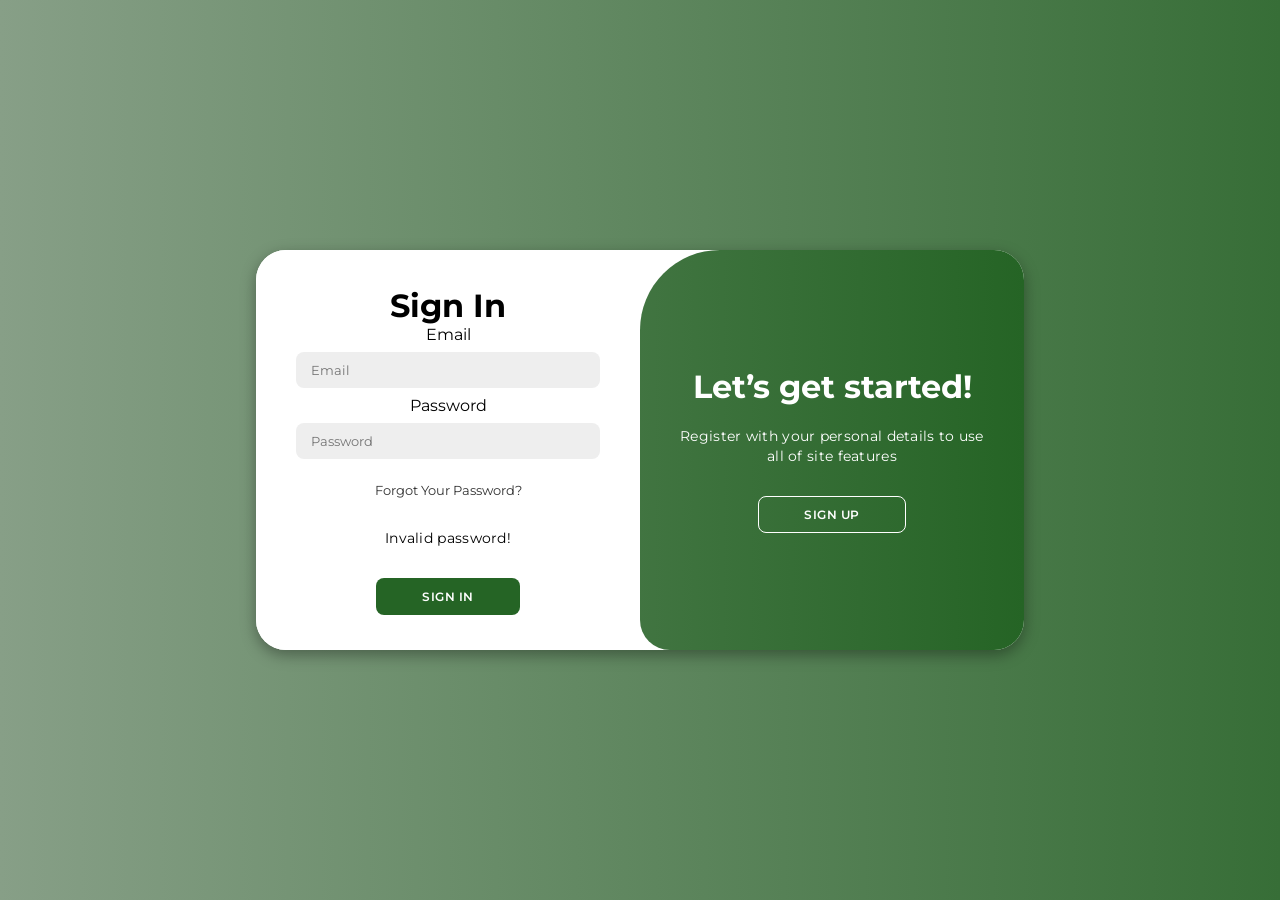
==== family-budgeting/login.html @ 5e1f36bd "Add files via upload" ====
<!DOCTYPE html>
<html lang="en">
<head>
    <meta charset="UTF-8">
    <meta name="viewport" content="width=device-width, initial-scale=1.0">
    <link rel="stylesheet" href="https://cdnjs.cloudflare.com/ajax/libs/font-awesome/6.4.2/css/all.min.css">
    <link rel="stylesheet" href="login.css">
    <title>Login Page</title>
    <style>
       
    </style>
</head>
<body>
    <div class="container" id="container">
        <div class="form-container sign-up">
            <form action="process.php" method="POST">
                <h1>Create Account</h1>
                <label for="name">Name</label>
                <input type="text" id="name" name="name" placeholder="Name" required>
                
                <label for="email-signup">Email</label>
                <input type="email" id="email-signup" name="email" placeholder="Email" required>
                
                <label for="password-signup">Password</label>
                <input type="password" id="password-signup" name="password" placeholder="Password" required>
                
                <button type="submit">Sign Up</button>
                <p class="error-message" id="signup-error">Password is not strong enough!</p>
            </form>
        </div>
        <div class="form-container sign-in">
            <form action="process.php" method="POST">
                <h1>Sign In</h1>
                <label for="email-signin">Email</label>
                <input type="email" id="email-signin" name="email" placeholder="Email" required>
                
                <label for="password-signin">Password</label>
                <input type="password" id="password-signin" name="password" placeholder="Password" required>
                
                <a href="#">Forgot Your Password?</a>
                <p class="error-message" id="signin-error">Invalid password!</p>
                <button type="submit">Sign In</button>
            </form>
        </div>
        <div class="toggle-container">
            <div class="toggle">
                <div class="toggle-panel toggle-left">
                    <h1>Welcome Back!</h1>
                    <p>Enter your personal details to use all of site features</p>
                    <button class="hidden" id="login">Sign In</button>
                </div>
                <div class="toggle-panel toggle-right">
                    <h1>Let’s get started!</h1>
                    <p>Register with your personal details to use all of site features</p>
                    <button class="hidden" id="register">Sign Up</button>
                </div>
            </div>
        </div>
    </div>

    <script>
        const container = document.getElementById('container');
        const registerBtn = document.getElementById('register');
        const loginBtn = document.getElementById('login');

        registerBtn.addEventListener('click', () => {
            container.classList.add("active");
        });

        loginBtn.addEventListener('click', () => {
            container.classList.remove("active");
        });
    </script>
</body>
</html>
---- family-budgeting/login.css ----
@import url('https://fonts.googleapis.com/css2?family=Montserrat:wght@300;400;500;600;700&display=swap');

*{
    margin: 0;
    padding: 0;
    box-sizing: border-box;
    font-family: 'Montserrat', sans-serif;
}

body{
    background-color: #879f87;
    background: linear-gradient(to right, #879f87, #376e37);
    display: flex;
    align-items: center;
    justify-content: center;
    flex-direction: column;
    height: 100vh;
}

.container{
    background-color: #fff;
    border-radius: 30px;
    box-shadow: 0 5px 15px rgba(0, 0, 0, 0.35);
    position: relative;
    overflow: hidden;
    width: 768px;
    max-width: 100%;
    min-height: 400px;/*Maybe change it later*/
}

.container p{
    font-size: 14px;
    line-height: 20px;
    letter-spacing: 0.3px;
    margin: 20px 0;
}

.container span{
    font-size: 12px;
}

.container a{
    color: #333;
    font-size: 13px;
    text-decoration: none;
    margin: 15px 0 10px;
}

.container button{
    background-color: #256425;
    color: #fff;
    font-size: 12px;
    padding: 10px 45px;
    border: 1px solid transparent;
    border-radius: 8px;
    font-weight: 600;
    letter-spacing: 0.5px;
    text-transform: uppercase;
    margin-top: 10px;
    cursor: pointer;
}

.container button.hidden{
    background-color: transparent;
    border-color: #fff;
}

.container form{
    background-color: #fff;
    display: flex;
    align-items: center;
    justify-content: center;
    flex-direction: column;
    padding: 0 40px;
    height: 100%;
}

.container input{
    background-color: #eee;
    border: none;
    margin: 8px 0;
    padding: 10px 15px;
    font-size: 13px;
    border-radius: 8px;
    width: 100%;
    outline: none;
}

.form-container{
    position: absolute;
    top: 0;
    height: 100%;
    transition: all 0.6s ease-in-out;
}

.sign-in{
    left: 0;
    width: 50%;
    z-index: 2;
}

.container.active .sign-in{
    transform: translateX(100%);
}

.sign-up{
    left: 0;
    width: 50%;
    opacity: 0;
    z-index: 1;
}

.container.active .sign-up{
    transform: translateX(100%);
    opacity: 1;
    z-index: 5;
    animation: move 0.6s;
}

@keyframes move{
    0%, 49.99%{
        opacity: 0;
        z-index: 1;
    }
    50%, 100%{
        opacity: 1;
        z-index: 5;
    }
}


.toggle-container{
    position: absolute;
    top: 0;
    left: 50%;
    width: 50%;
    height: 100%;
    overflow: hidden;
    transition: all 0.6s ease-in-out;
    border-radius: 80px 0 0 30px;
    z-index: 1000;
}

.container.active .toggle-container{
    transform: translateX(-100%);
    border-radius: 0 80px 30px 0;
}

.toggle{
    background-color: #386938;
    height: 100%;
    background: linear-gradient(to right, #5d855d, #256425);
    color: #fff;
    position: relative;
    left: -100%;
    height: 100%;
    width: 200%;
    transform: translateX(0);
    transition: all 0.6s ease-in-out;
}

.container.active .toggle{
    transform: translateX(50%);
}

.toggle-panel{
    position: absolute;
    width: 50%;
    height: 100%;
    display: flex;
    align-items: center;
    justify-content: center;
    flex-direction: column;
    padding: 0 30px;
    text-align: center;
    top: 0;
    transform: translateX(0);
    transition: all 0.6s ease-in-out;
}

.toggle-left{
    transform: translateX(-200%);
}

.container.active .toggle-left{
    transform: translateX(0);
}

.toggle-right{
    right: 0;
    transform: translateX(0);
}

.container.active .toggle-right{
    transform: translateX(200%);
}

.form-container h1{
    padding: 20p;
}
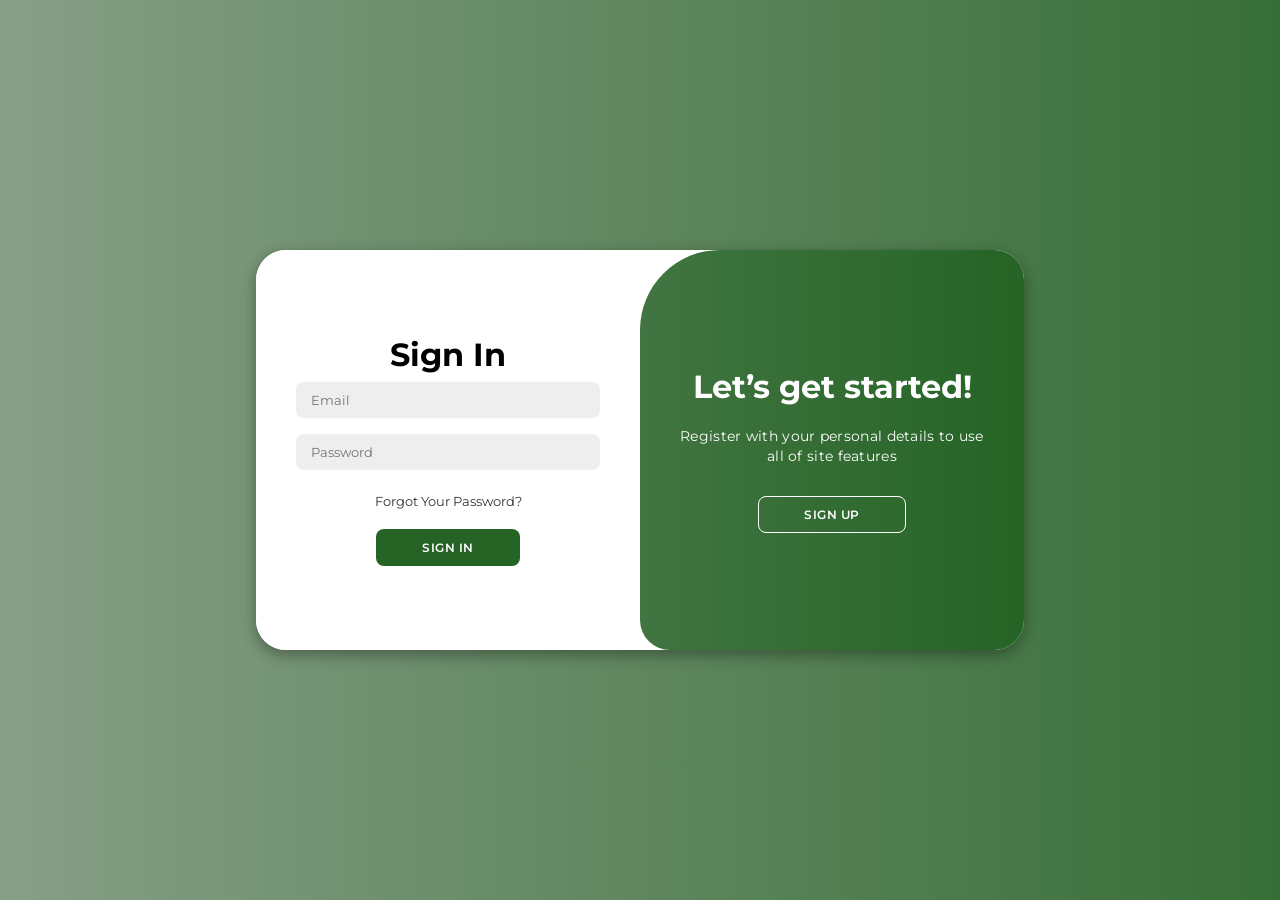
==== commit 52e9cfc4: "login.html" ====
--- a/family-budgeting/login.html
+++ b/family-budgeting/login.html
@@ -12,36 +12,37 @@
 </head>
 <body>
     <div class="container" id="container">
-        <div class="form-container sign-up">
-            <form action="process.php" method="POST">
-                <h1>Create Account</h1>
-                <label for="name">Name</label>
-                <input type="text" id="name" name="name" placeholder="Name" required>
-                
-                <label for="email-signup">Email</label>
-                <input type="email" id="email-signup" name="email" placeholder="Email" required>
-                
-                <label for="password-signup">Password</label>
-                <input type="password" id="password-signup" name="password" placeholder="Password" required>
-                
-                <button type="submit">Sign Up</button>
-                <p class="error-message" id="signup-error">Password is not strong enough!</p>
-            </form>
-        </div>
-        <div class="form-container sign-in">
-            <form action="process.php" method="POST">
-                <h1>Sign In</h1>
-                <label for="email-signin">Email</label>
-                <input type="email" id="email-signin" name="email" placeholder="Email" required>
-                
-                <label for="password-signin">Password</label>
-                <input type="password" id="password-signin" name="password" placeholder="Password" required>
-                
-                <a href="#">Forgot Your Password?</a>
-                <p class="error-message" id="signin-error">Invalid password!</p>
-                <button type="submit">Sign In</button>
-            </form>
-        </div>
+        <!-- Sign Up Form -->
+<div class="form-container sign-up">
+    <form id="signup-form" method="POST">
+        <h1>Create Account</h1>
+        
+        <input type="text" id="name" name="name" placeholder="Name" required>
+        
+        <input type="email" id="email-signup" name="email" placeholder="Email" required>
+        
+        <input type="password" id="password-signup" name="password" placeholder="Password" required>
+        
+        <button type="submit">Sign Up</button>
+    </form>
+</div>
+
+<!-- Sign In Form -->
+<div class="form-container sign-in">
+    <form id="signin-form" method="POST">
+        <h1>Sign In</h1>
+        
+        <input type="email" id="email-signin" name="email" placeholder="Email" required>
+        
+        <input type="password" id="password-signin" name="password" placeholder="Password" required>
+        
+        <a href="#">Forgot Your Password?</a>
+        
+        <button type="submit">Sign In</button>
+    </form>
+</div>
+
+        
         <div class="toggle-container">
             <div class="toggle">
                 <div class="toggle-panel toggle-left">
@@ -70,6 +71,76 @@
         loginBtn.addEventListener('click', () => {
             container.classList.remove("active");
         });
+        
+      
+// Handle the Sign Up Form Submission
+const signupForm = document.getElementById('signup-form');
+signupForm.addEventListener('submit', async (e) => {
+    e.preventDefault();  // Prevent the form from submitting normally
+
+    const formData = new FormData(signupForm);  // Collect form data
+
+    try {
+        // Send the data using fetch
+        const response = await fetch('process.php', {
+            method: 'POST',
+            body: formData  // Send the form data to process.php
+        });
+
+        // Parse the response
+        const result = await response.json();
+
+        // Handle success or error based on the response status
+        if (result.status === 'success') {
+            alert(result.message);  // Display success message (e.g., account created)
+            
+            // Redirect to the sign-in page after account creation
+            window.location.href = "login.html";  // Adjust this URL to your actual login page
+
+        } else {
+            alert(result.message);  // Display error message (e.g., email already taken)
+        }
+
+    } catch (error) {
+        // Handle any fetch errors
+        alert('Error: ' + error.message);
+    }
+});
+
+// Handle the Sign In Form Submission
+const signinForm = document.getElementById('signin-form');
+signinForm.addEventListener('submit', async (e) => {
+    e.preventDefault();  // Prevent the form from submitting normally
+
+    const formData = new FormData(signinForm);  // Collect form data
+
+    try {
+        // Send the data using fetch
+        const response = await fetch('process.php', {
+            method: 'POST',
+            body: formData  // Send the form data to process.php
+        });
+
+        // Parse the response
+        const result = await response.json();
+
+        // Handle success or error based on the response status
+        if (result.status === 'success') {
+            alert(result.message);  // Display success message (e.g., login successful)
+            // Optionally, you can redirect the user to a dashboard or another page
+            window.location.href = "dashboard.html";
+        } else {
+            alert(result.message);  // Display error message (e.g., invalid email or password)
+        }
+
+    } catch (error) {
+        // Handle any fetch errors
+        alert('Error: ' + error.message);
+    }
+});
+
+
+
     </script>
 </body>
 </html>
